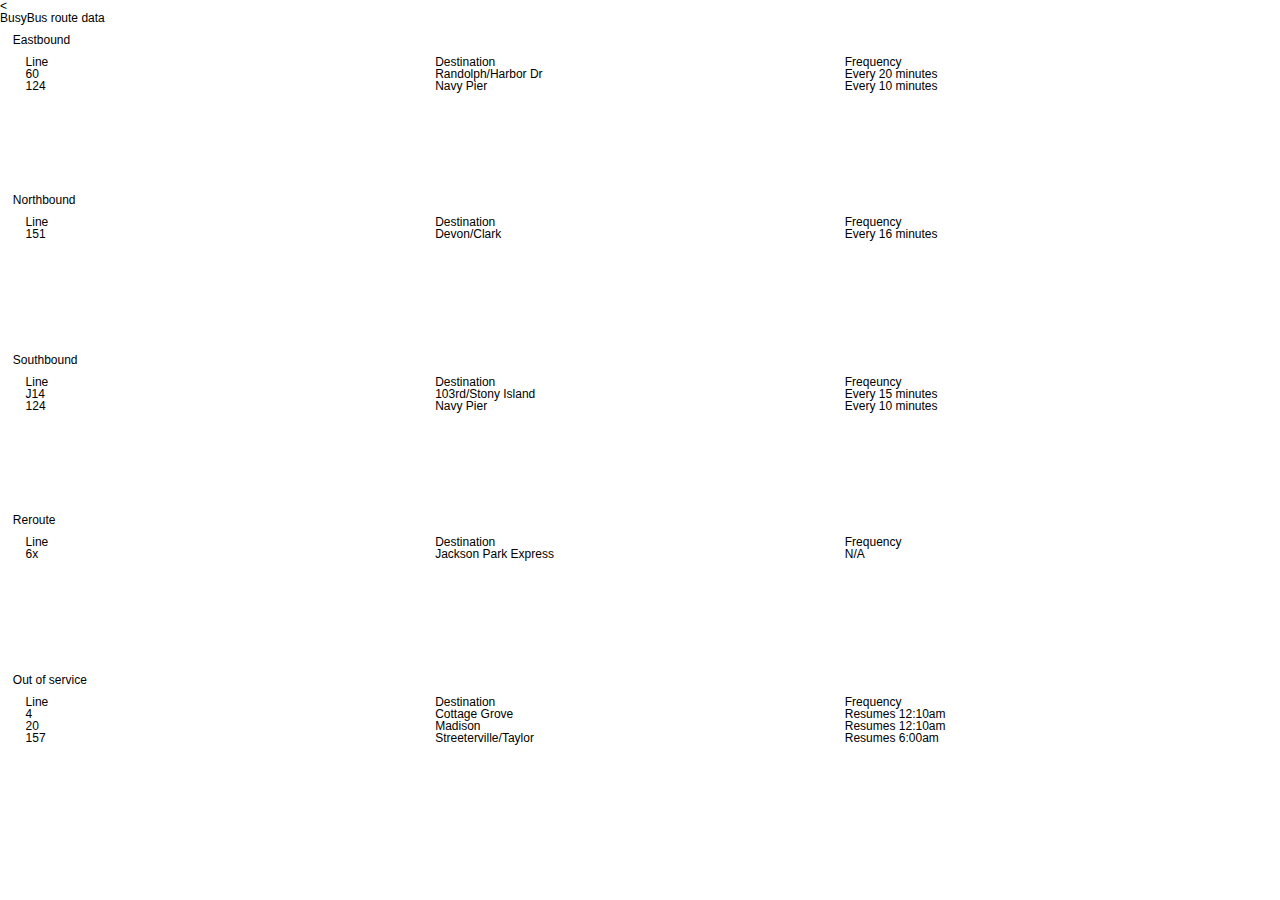
==== index.html @ 2af047ef "edited" ====
<<!DOCTYPE html>
<html lang="en" dir="ltr">
  <head>
    <meta charset="utf-8">
    <title>BusyBus Route Data</title>
    <link rel="stylesheet" href="css/reset.css">
    <link rel="stylesheet" href="css/style.css">
    <meta name="viewport" content="width=device-width, initial-scale=1">
  </head>

  <body>
    <h1>BusyBus route data</h1>

    <div class="eastbound">
      <p>Eastbound</p>
      <div class="lines">Line
        <p>60</p>
        <p>124</p>
      </div>
      <div class="destination">Destination
        <p>Randolph/Harbor Dr</p>
        <p>Navy Pier</p>
      </div>
      <div class="frequency">Frequency
        <p>Every 20 minutes</p>
        <p>Every 10 minutes</p>
      </div>
    </div>

      <div class="northbound">
        <p>Northbound</p>
        <div class="lines">Line
          <p>151</p>
        </div>
        <div class="destination">Destination
          <p>Devon/Clark</p>
        </div>
        <div class="frequency">Frequency
          <p>Every 16 minutes</p>
        </div>
      </div>

      <div class="southbound">
        <p>Southbound</p>
        <div class="lines">Line
          <p>J14</p>
          <p>124</p>
        </div>
        <div class="destination">Destination
          <p>103rd/Stony Island</p>
          <p>Navy Pier</p>
        </div>
        <div class="frequency">Freqeuncy
          <p>Every 15 minutes</p>
          <p>Every 10 minutes</p>
        </div>
      </div>

      <div class="reroute">
        <p>Reroute</p>
        <div class="lines">Line
          <p>6x</p>
        </div>
        <div class="destination">Destination
          <p>Jackson Park Express</p>
        </div>
        <div class="frequency">Frequency
          <p>N/A</p>
        </div>
      </div>

      <div class="out of service">
        <p>Out of service</p>
        <div class="lines">Line
          <p>4</p>
          <p>20</p>
          <p>157</p>
        </div>
        <div class="destination">Destination
          <p>Cottage Grove</p>
          <p>Madison</p>
          <p>Streeterville/Taylor</p>
        </div>
        <div class="frequency">Frequency
          <p>Resumes 12:10am</p>
          <p>Resumes 12:10am</p>
          <p>Resumes 6:00am</p>
        </div>
      </div>

  </body>

</html>
---- css/style.css ----
*, *:before, *:after {
  box-sizing: border-box;
}

body {
  background-color: #fff;
  color: black;
  font: Helvetica;
  font-family: sans-serif;
  font-size: 12px;
  width: 100%;
}

.lines {
  display: inline;
  vertical-align: top;
  width: 30%
}

.destination {
  display: inline;
  vertical-align: top;
  width: 30%
}

.frequency {
  display: inline;
  vertical-align: top;
  width: 30%
}

div {
  display: inline;
  float: left;
  margin: 10px 1% 0 1%;
  height: 150px;
  width: 100%;
}
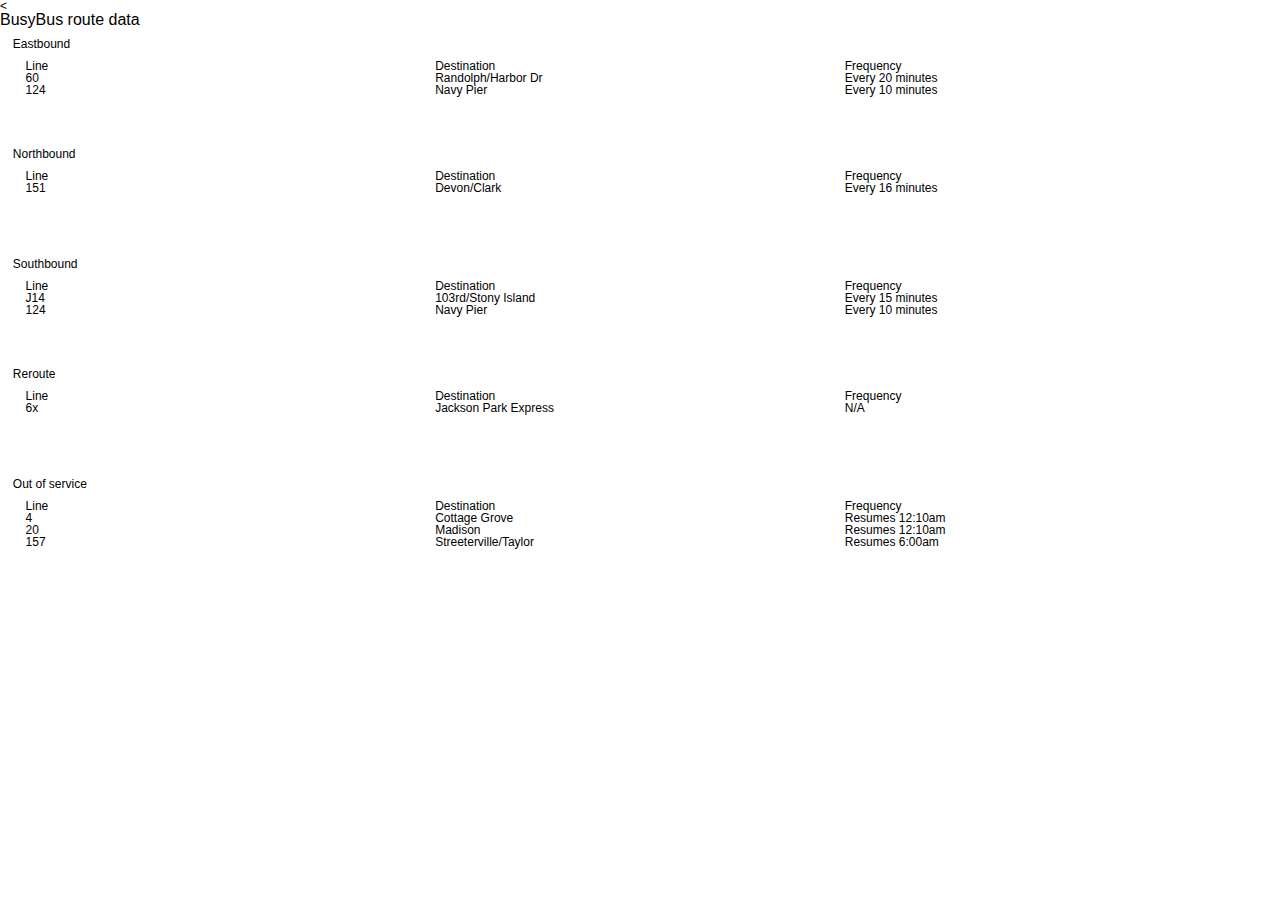
==== commit 157c0227: "edited" ====
--- a/index.html
+++ b/index.html
@@ -50,7 +50,7 @@
           <p>103rd/Stony Island</p>
           <p>Navy Pier</p>
         </div>
-        <div class="frequency">Freqeuncy
+        <div class="frequency">Frequency
           <p>Every 15 minutes</p>
           <p>Every 10 minutes</p>
         </div>
--- a/css/style.css
+++ b/css/style.css
@@ -1,5 +1,9 @@
 *, *:before, *:after {
   box-sizing: border-box;
+}
+
+h1 {
+  font-size: 16px;
 }
 
 body {
@@ -14,25 +18,25 @@
 .lines {
   display: inline;
   vertical-align: top;
-  width: 30%
+  width: 30%;
 }
 
 .destination {
   display: inline;
   vertical-align: top;
-  width: 30%
+  width: 30%;
 }
 
 .frequency {
   display: inline;
   vertical-align: top;
-  width: 30%
+  width: 30%;
 }
 
 div {
   display: inline;
   float: left;
   margin: 10px 1% 0 1%;
-  height: 150px;
+  height: 100px;
   width: 100%;
 }
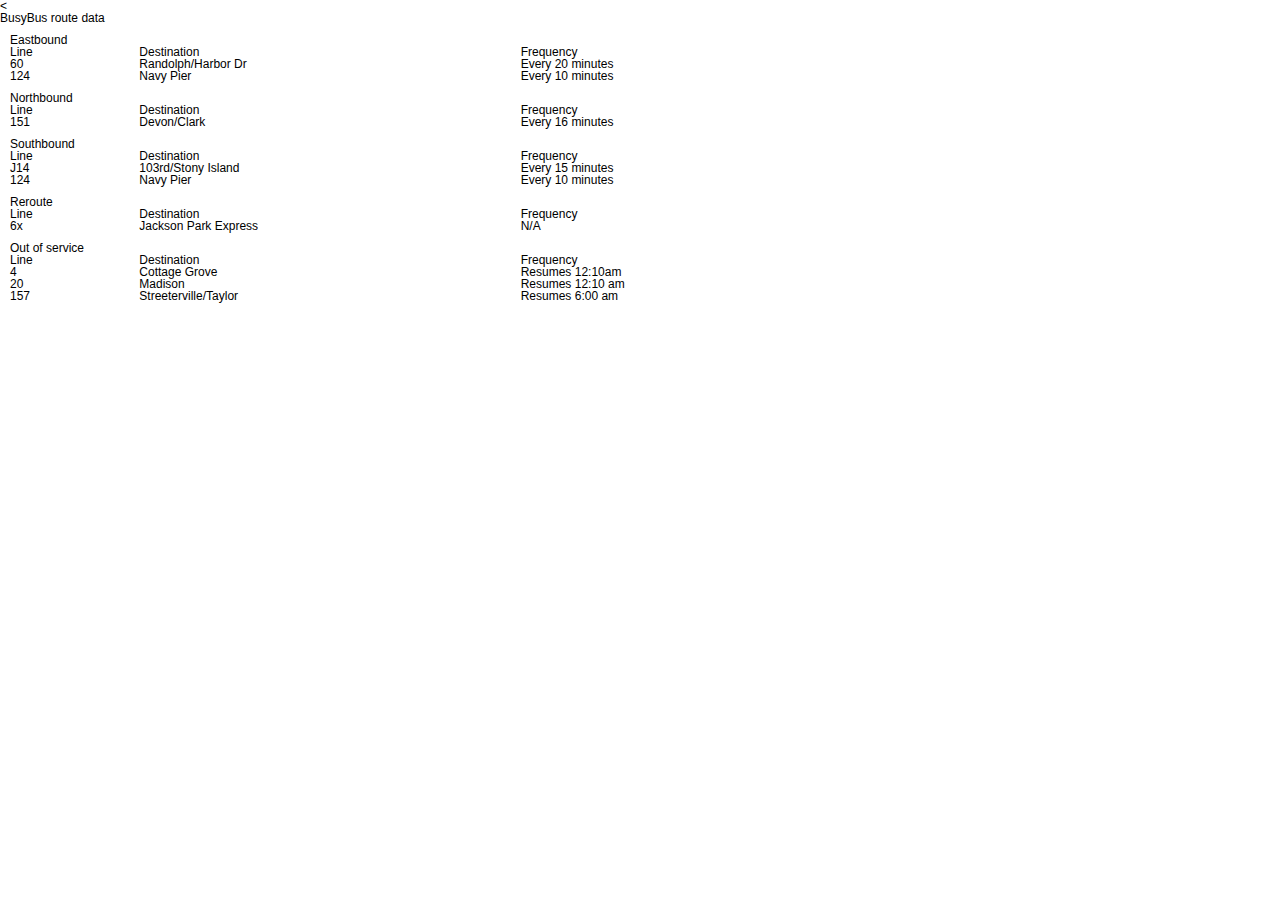
==== commit e639e4c4: "edited" ====
--- a/index.html
+++ b/index.html
@@ -9,84 +9,125 @@
   </head>
 
   <body>
-    <h1>BusyBus route data</h1>
+    <ul class="busybusroutedata">BusyBus route data
 
-    <div class="eastbound">
-      <p>Eastbound</p>
-      <div class="lines">Line
-        <p>60</p>
-        <p>124</p>
-      </div>
-      <div class="destination">Destination
-        <p>Randolph/Harbor Dr</p>
-        <p>Navy Pier</p>
-      </div>
-      <div class="frequency">Frequency
-        <p>Every 20 minutes</p>
-        <p>Every 10 minutes</p>
-      </div>
-    </div>
+      <li class="Route">
+        <h2>Eastbound</h2>
+        <ul class="route-info">
+          <li class="lines">Line
+            <ul class="line-info"
+              <li class=line-number">60</li>
+              <li class="line-number">124</li>
+            </ul>
+          </li>
+          <li class="destination">Destination
+            <ul class="destination-info"
+              <li class="destination-name">Randolph/Harbor Dr</li>
+              <li class="destination-name">Navy Pier</li>
+            </ul>
+          </li>
+          <li class="frequency">Frequency
+            <ul class="frequency-info"
+              <li class="frequency-number">Every 20 minutes</li>
+              <li class="frequency-number">Every 10 minutes</li>
+            </ul>
+          </li>
+        </ul>
+      </li>
 
-      <div class="northbound">
-        <p>Northbound</p>
-        <div class="lines">Line
-          <p>151</p>
-        </div>
-        <div class="destination">Destination
-          <p>Devon/Clark</p>
-        </div>
-        <div class="frequency">Frequency
-          <p>Every 16 minutes</p>
-        </div>
-      </div>
+      <li class="Route">
+        <h2>Northbound</h2>
+        <ul class="route-info">
+          <li class="lines">Line
+            <ul class="line info"
+              <li class=line-number">151</li>
+            </ul>
+          </li>
+          <li class="destination">Destination
+            <ul class="destination-info"
+              <li class="destination-name">Devon/Clark</li>
+            </ul>
+          </li>
+          <li class="frequency">Frequency
+            <ul class="freqeuncy-info">
+              <li class="frequency-number">Every 16 minutes</li>
+            </ul>
+          </li>
+        </ul>
+      </li>
 
-      <div class="southbound">
-        <p>Southbound</p>
-        <div class="lines">Line
-          <p>J14</p>
-          <p>124</p>
-        </div>
-        <div class="destination">Destination
-          <p>103rd/Stony Island</p>
-          <p>Navy Pier</p>
-        </div>
-        <div class="frequency">Frequency
-          <p>Every 15 minutes</p>
-          <p>Every 10 minutes</p>
-        </div>
-      </div>
 
-      <div class="reroute">
-        <p>Reroute</p>
-        <div class="lines">Line
-          <p>6x</p>
-        </div>
-        <div class="destination">Destination
-          <p>Jackson Park Express</p>
-        </div>
-        <div class="frequency">Frequency
-          <p>N/A</p>
-        </div>
-      </div>
+      <li class="Route">
+        <h2>Southbound</h2>
+        <ul class="route-info">
+          <li class="lines">Line
+            <ul class="line-info"
+              <li class="line-number">J14</li>
+              <li class="line-numner">124</li>
+            </ul>
+          </li>
+          <li class="destination">Destination
+            <ul class="destination-info">
+              <li class="destination-name">103rd/Stony Island</li>
+              <li class="destination-name">Navy Pier</li>
+            </ul>
+          </li>
+          <li class="frequency">Frequency
+            <ul class="frequency-info">
+              <li class="frequency-number">Every 15 minutes</li>
+              <li class=frequency-number">Every 10 minutes</li>
+            </ul>
+          </li>
+        </ul>
+      </li>
 
-      <div class="out of service">
-        <p>Out of service</p>
-        <div class="lines">Line
-          <p>4</p>
-          <p>20</p>
-          <p>157</p>
-        </div>
-        <div class="destination">Destination
-          <p>Cottage Grove</p>
-          <p>Madison</p>
-          <p>Streeterville/Taylor</p>
-        </div>
-        <div class="frequency">Frequency
-          <p>Resumes 12:10am</p>
-          <p>Resumes 12:10am</p>
-          <p>Resumes 6:00am</p>
-        </div>
-      </div>
+      <li class="Route">
+        <h2>Reroute</h2>
+        <ul class="route-info">
+          <li class="lines">Line
+            <ul class="line-info"
+              <li class=line-number">6x</li>
+            </ul>
+          </li>
+          <li class="destination">Destination
+            <ul class="destination-info">
+              <li class="destination-name">Jackson Park Express</li>
+            </ul>
+          </li>
+          <li class="frequency">Frequency
+            <ul class="frequency-info"
+              <li class="frequency-number">N/A</li>
+            </ul>
+          </li>
+        </ul>
+      </li>
+
+      <li class="Route">
+        <h2>Out of service</h2>
+        <ul class="route-info">
+          <li class="lines">Line
+            <ul class="line-info"
+              <li class=line-number">4</li>
+              <li class=line-number">20</li>
+              <li class=line-number">157</li>
+            </ul>
+          </li>
+          <li class="destination">Destination
+            <ul class="destination-info"
+              <li class="destination-name">Cottage Grove</li>
+              <li class="destination-name">Madison</li>
+              <li class="destination-name">Streeterville/Taylor</li>
+            </ul>
+          </li>
+          <li class="frequency">Frequency
+            <ul class="frequency-info">
+              <li class="frequency-number">Resumes 12:10am</li>
+              <li class="frequency-number">Resumes 12:10 am</li>
+              <li class="frequency-number">Resumes 6:00 am</li>
+            </ul>
+          </li>
+        </ul>
+      </li>
 
   </body>
 
--- a/css/style.css
+++ b/css/style.css
@@ -3,7 +3,7 @@
 }
 
 h1 {
-  font-size: 16px;
+  font-size: 20px;
 }
 
 body {
@@ -16,27 +16,21 @@
 }
 
 .lines {
-  display: inline;
-  vertical-align: top;
+  display: inline-block;
+  width: 10%;
+}
+
+.destination {
+  display: inline-block;
+  width: 30%
+}
+
+.frequency {
+  display:inline-block;
   width: 30%;
 }
 
-.destination {
-  display: inline;
-  vertical-align: top;
-  width: 30%;
+.Route {
+  display: block;
+  margin: 10px;
 }
-
-.frequency {
-  display: inline;
-  vertical-align: top;
-  width: 30%;
-}
-
-div {
-  display: inline;
-  float: left;
-  margin: 10px 1% 0 1%;
-  height: 100px;
-  width: 100%;
-}
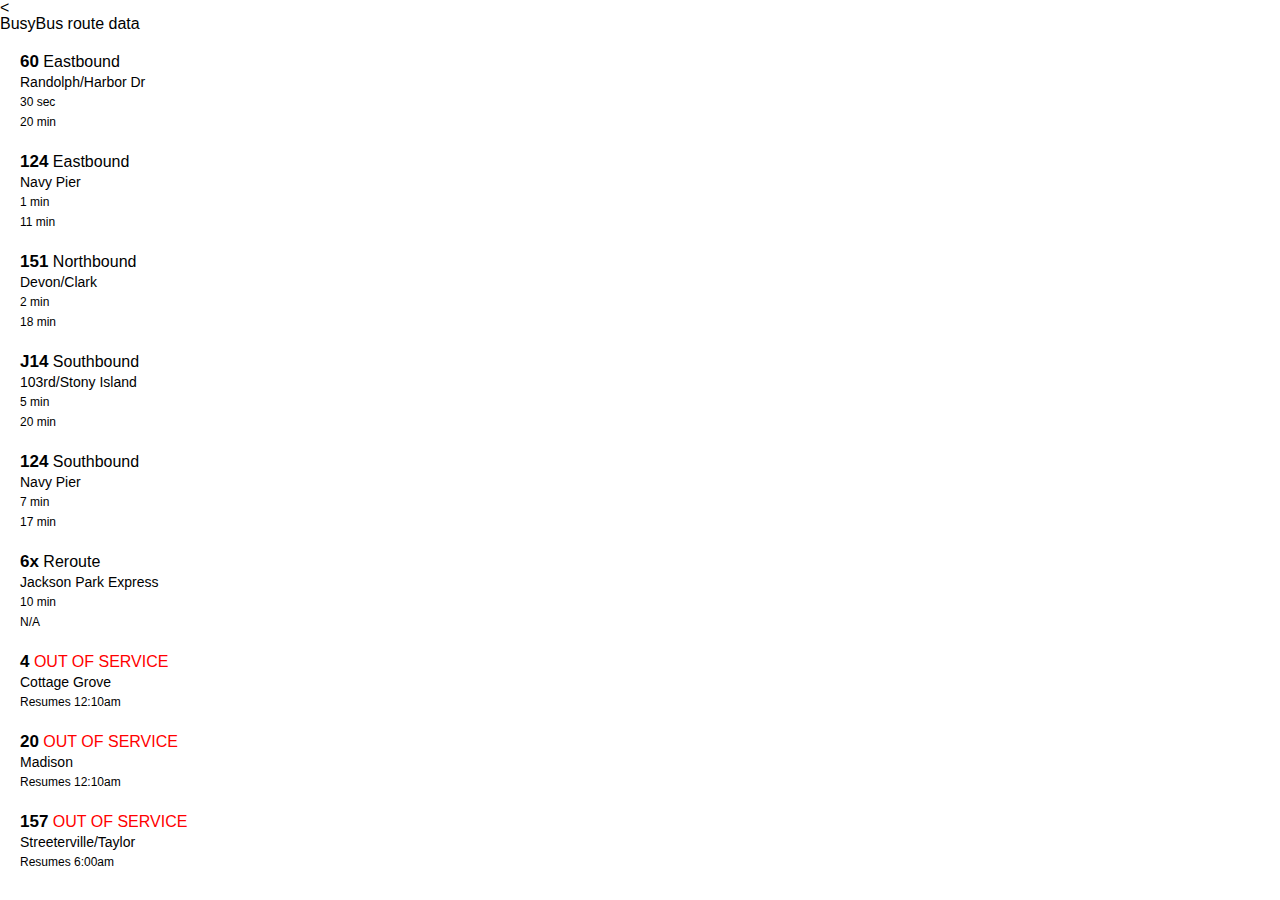
==== commit 998d1d03: "edited" ====
--- a/index.html
+++ b/index.html
@@ -11,124 +11,63 @@
   <body>
     <ul class="busybusroutedata">BusyBus route data
 
-      <li class="Route">
-        <h2>Eastbound</h2>
-        <ul class="route-info">
-          <li class="lines">Line
-            <ul class="line-info"
-              <li class=line-number">60</li>
-              <li class="line-number">124</li>
-            </ul>
-          </li>
-          <li class="destination">Destination
-            <ul class="destination-info"
-              <li class="destination-name">Randolph/Harbor Dr</li>
-              <li class="destination-name">Navy Pier</li>
-            </ul>
-          </li>
-          <li class="frequency">Frequency
-            <ul class="frequency-info"
-              <li class="frequency-number">Every 20 minutes</li>
-              <li class="frequency-number">Every 10 minutes</li>
-            </ul>
-          </li>
-        </ul>
+      <li class="route">
+        <h2><span class="bold">60</span> Eastbound</h2>
+        <h3>Randolph/Harbor Dr</h3>
+        <h4>30 sec</h4>
+        <h4>20 min</h4>
       </li>
 
-      <li class="Route">
-        <h2>Northbound</h2>
-        <ul class="route-info">
-          <li class="lines">Line
-            <ul class="line info"
-              <li class=line-number">151</li>
-            </ul>
-          </li>
-          <li class="destination">Destination
-            <ul class="destination-info"
-              <li class="destination-name">Devon/Clark</li>
-            </ul>
-          </li>
-          <li class="frequency">Frequency
-            <ul class="freqeuncy-info">
-              <li class="frequency-number">Every 16 minutes</li>
-            </ul>
-          </li>
-        </ul>
+      <li class="route">
+        <h2><span class="bold">124</span> Eastbound</h2>
+        <h3>Navy Pier</h3>
+        <h4>1 min</h4>
+        <h4>11 min</h4>
       </li>
 
-
-      <li class="Route">
-        <h2>Southbound</h2>
-        <ul class="route-info">
-          <li class="lines">Line
-            <ul class="line-info"
-              <li class="line-number">J14</li>
-              <li class="line-numner">124</li>
-            </ul>
-          </li>
-          <li class="destination">Destination
-            <ul class="destination-info">
-              <li class="destination-name">103rd/Stony Island</li>
-              <li class="destination-name">Navy Pier</li>
-            </ul>
-          </li>
-          <li class="frequency">Frequency
-            <ul class="frequency-info">
-              <li class="frequency-number">Every 15 minutes</li>
-              <li class=frequency-number">Every 10 minutes</li>
-            </ul>
-          </li>
-        </ul>
+      <li class="route">
+        <h2><span class="bold">151</span> Northbound</h2>
+        <h3>Devon/Clark</h3>
+        <h4>2 min</h4>
+        <h4>18 min</h4>
       </li>
 
-      <li class="Route">
-        <h2>Reroute</h2>
-        <ul class="route-info">
-          <li class="lines">Line
-            <ul class="line-info"
-              <li class=line-number">6x</li>
-            </ul>
-          </li>
-          <li class="destination">Destination
-            <ul class="destination-info">
-              <li class="destination-name">Jackson Park Express</li>
-            </ul>
-          </li>
-          <li class="frequency">Frequency
-            <ul class="frequency-info"
-              <li class="frequency-number">N/A</li>
-            </ul>
-          </li>
-        </ul>
+      <li class="route">
+        <h2><span class="bold">J14</span> Southbound</h2>
+        <h3>103rd/Stony Island</h3>
+        <h4>5 min</h4>
+        <h4>20 min</h4>
       </li>
 
-      <li class="Route">
-        <h2>Out of service</h2>
-        <ul class="route-info">
-          <li class="lines">Line
-            <ul class="line-info"
-              <li class=line-number">4</li>
-              <li class=line-number">20</li>
-              <li class=line-number">157</li>
-            </ul>
-          </li>
-          <li class="destination">Destination
-            <ul class="destination-info"
-              <li class="destination-name">Cottage Grove</li>
-              <li class="destination-name">Madison</li>
-              <li class="destination-name">Streeterville/Taylor</li>
-            </ul>
-          </li>
-          <li class="frequency">Frequency
-            <ul class="frequency-info">
-              <li class="frequency-number">Resumes 12:10am</li>
-              <li class="frequency-number">Resumes 12:10 am</li>
-              <li class="frequency-number">Resumes 6:00 am</li>
-            </ul>
-          </li>
-        </ul>
+      <li class="route">
+        <h2><span class="bold">124</span> Southbound</h2>
+        <h3>Navy Pier</h3>
+        <h4>7 min</h4>
+        <h4>17 min</h4>
       </li>
 
-  </body>
+      <li class="route">
+        <h2><span class="bold">6x</span> Reroute</h2>
+        <h3>Jackson Park Express</h3>
+        <h4>10 min</h4>
+        <h4>N/A</h4>
+      </li>
 
-</html>
+      <li class="route">
+        <h2><span class="bold">4</span><span class="red"> OUT OF SERVICE</span></h2>
+        <h3>Cottage Grove</h3>
+        <h4>Resumes 12:10am</h4>
+      </li>
+
+      <li class="route">
+        <h2><span class="bold">20</span><span class="red"> OUT OF SERVICE</span><h2>
+        <h3>Madison</h3>
+        <h4>Resumes 12:10am</h4>
+      </li>
+
+      <li class="route">
+        <h2><span class="bold">157</span><span class="red"> OUT OF SERVICE</span><h2>
+        <h3>Streeterville/Taylor<h3>
+        <h4>Resumes 6:00am</h4>
+      </li>
+    </ul>
--- a/css/style.css
+++ b/css/style.css
@@ -2,35 +2,39 @@
   box-sizing: border-box;
 }
 
-h1 {
-  font-size: 20px;
-}
-
 body {
   background-color: #fff;
-  color: black;
-  font: Helvetica;
+  font: SF Pro display;
   font-family: sans-serif;
-  font-size: 12px;
   width: 100%;
 }
 
-.lines {
-  display: inline-block;
-  width: 10%;
+h2 {
+  font-size: 16px;
 }
 
-.destination {
-  display: inline-block;
-  width: 30%
+h3 {
+  font-size: 14px;
 }
 
-.frequency {
-  display:inline-block;
-  width: 30%;
+h4 {
+  font-size: 12px;
 }
 
-.Route {
-  display: block;
-  margin: 10px;
+.bold {
+  font-weight: bold;
+  font-size: 17px;
 }
+
+.red {
+  color: red;
+}
+
+.route {
+  width: 100%;
+  margin:20px;
+  font-style: normal;
+  line-height: 20px;
+  text-align: left;
+  color: #000;
+}
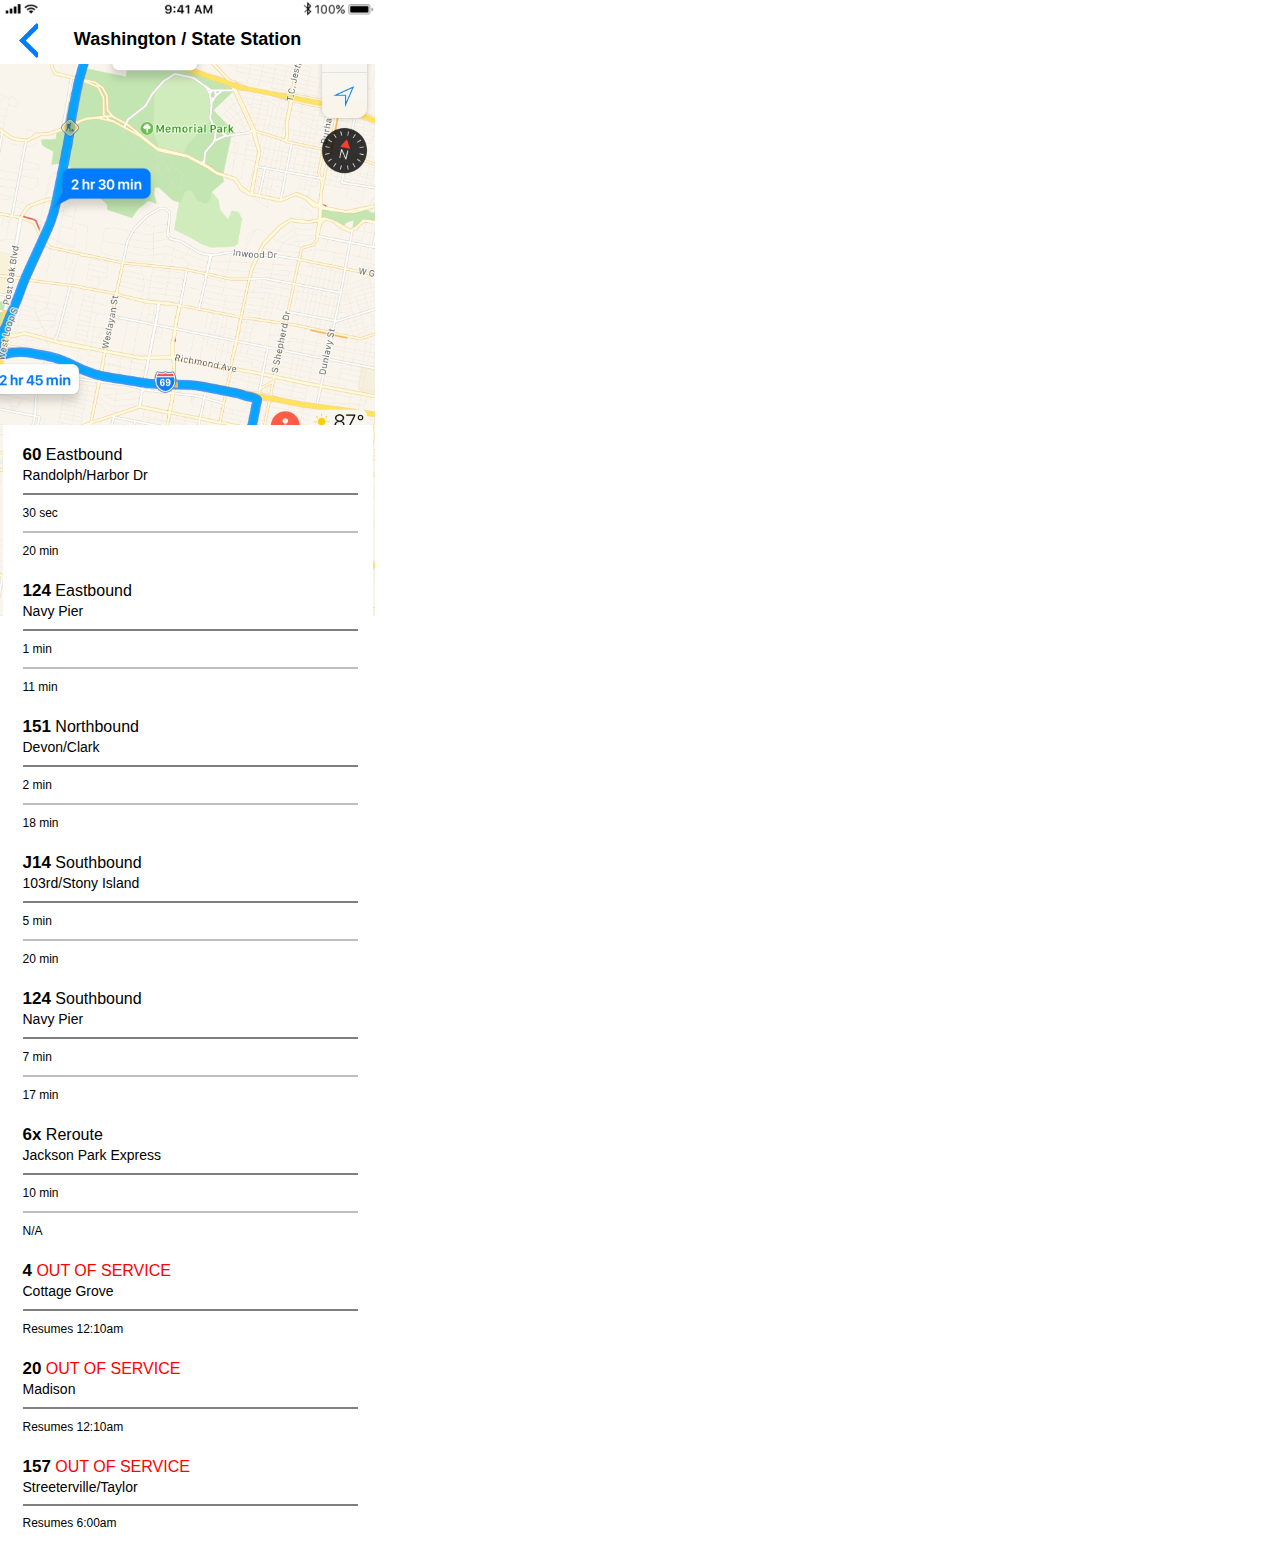
==== commit 85201d7f: "edits" ====
--- a/index.html
+++ b/index.html
@@ -9,65 +9,91 @@
   </head>
 
   <body>
-    <ul class="busybusroutedata">BusyBus route data
+
+    <nav>
+      <div class="status-bar"></div>
+      <div class="station">
+        <h1>Washington / State Station</h1>
+      </div>
+      <div class="arrow"></div>
+    </nav>
+
+    <div class="map"></div>
+    <ul class="busybusroutedata">
+
 
       <li class="route">
         <h2><span class="bold">60</span> Eastbound</h2>
         <h3>Randolph/Harbor Dr</h3>
+        <hr class="thick">
         <h4>30 sec</h4>
+        <hr class="thin">
         <h4>20 min</h4>
       </li>
 
       <li class="route">
         <h2><span class="bold">124</span> Eastbound</h2>
         <h3>Navy Pier</h3>
+        <hr class="thick">
         <h4>1 min</h4>
+        <hr class="thin">
         <h4>11 min</h4>
       </li>
 
       <li class="route">
         <h2><span class="bold">151</span> Northbound</h2>
         <h3>Devon/Clark</h3>
+        <hr class="thick">
         <h4>2 min</h4>
+        <hr class="thin">
         <h4>18 min</h4>
       </li>
 
       <li class="route">
         <h2><span class="bold">J14</span> Southbound</h2>
         <h3>103rd/Stony Island</h3>
+        <hr class="thick">
         <h4>5 min</h4>
+        <hr class="thin">
         <h4>20 min</h4>
       </li>
 
       <li class="route">
         <h2><span class="bold">124</span> Southbound</h2>
         <h3>Navy Pier</h3>
+        <hr class="thick">
         <h4>7 min</h4>
+        <hr class="thin">
         <h4>17 min</h4>
       </li>
 
       <li class="route">
         <h2><span class="bold">6x</span> Reroute</h2>
         <h3>Jackson Park Express</h3>
+        <hr class="thick">
         <h4>10 min</h4>
+        <hr class="thin">
         <h4>N/A</h4>
       </li>
 
       <li class="route">
         <h2><span class="bold">4</span><span class="red"> OUT OF SERVICE</span></h2>
         <h3>Cottage Grove</h3>
+        <hr class="thick">
         <h4>Resumes 12:10am</h4>
       </li>
 
       <li class="route">
         <h2><span class="bold">20</span><span class="red"> OUT OF SERVICE</span><h2>
         <h3>Madison</h3>
+        <hr class="thick">
         <h4>Resumes 12:10am</h4>
       </li>
 
       <li class="route">
         <h2><span class="bold">157</span><span class="red"> OUT OF SERVICE</span><h2>
         <h3>Streeterville/Taylor<h3>
+        <hr class="thick">
         <h4>Resumes 6:00am</h4>
       </li>
     </ul>
--- a/css/style.css
+++ b/css/style.css
@@ -1,12 +1,65 @@
 *, *:before, *:after {
   box-sizing: border-box;
+}
+
+nav {
+  position: absolute;
+  width: 375px;
+  height: 64px;
+  left: 0px;
+  top: 0px;
+  box-sizing: border-box;
+  background-color: #FFFFFF;
 }
 
 body {
   background-color: #fff;
   font: SF Pro display;
   font-family: sans-serif;
+  width: 375px;
+  top: 60%;
+  height:667px;
+}
+
+.status-bar {
+  position: absolute;
   width: 100%;
+  height: 20px;
+  top: 0%;
+  background: url(../images/status-bar.png);
+  background-size: contain;
+}
+
+.arrow {
+  position: absolute;
+  left: 5%;
+  right: 90%;
+  padding-top: 35px;
+  bottom: 10%;
+  height: 3px;
+  background: url(../images/arrow.png);
+  background-size: cover;
+}
+
+/* Map */
+.map {
+  background-position: relative;
+  width: 100%;
+  height: 600px;
+  left: 1px;
+  top: -13px;
+  background: url(../images/map.jpg);
+  background-size: contain;
+}
+
+.station {
+  text-align: center;
+  padding-top: 30px;
+}
+
+h1 {
+  font-size: 18px;
+  font-weight: bold;
 }
 
 h2 {
@@ -31,10 +84,32 @@
 }
 
 .route {
-  width: 100%;
-  margin:20px;
+  width: 92%;
+  margin: 20px;
   font-style: normal;
   line-height: 20px;
   text-align: left;
   color: #000;
 }
+
+.busybusroutedata {
+  position: absolute;
+  top: 425px;
+  background-color: #FFF;
+  left:2.5px;
+  width: 370px;
+}
+
+.thick {
+  width: 335px;
+  height: 0;
+  float: left;
+  border: 0.5px solid rgba(0,0,0,0.5);
+}
+
+.thin {
+  width: 335px;
+  height: 0;
+  float: left;
+  border: 0.5px solid rgba(0,0,0,0.25);
+}
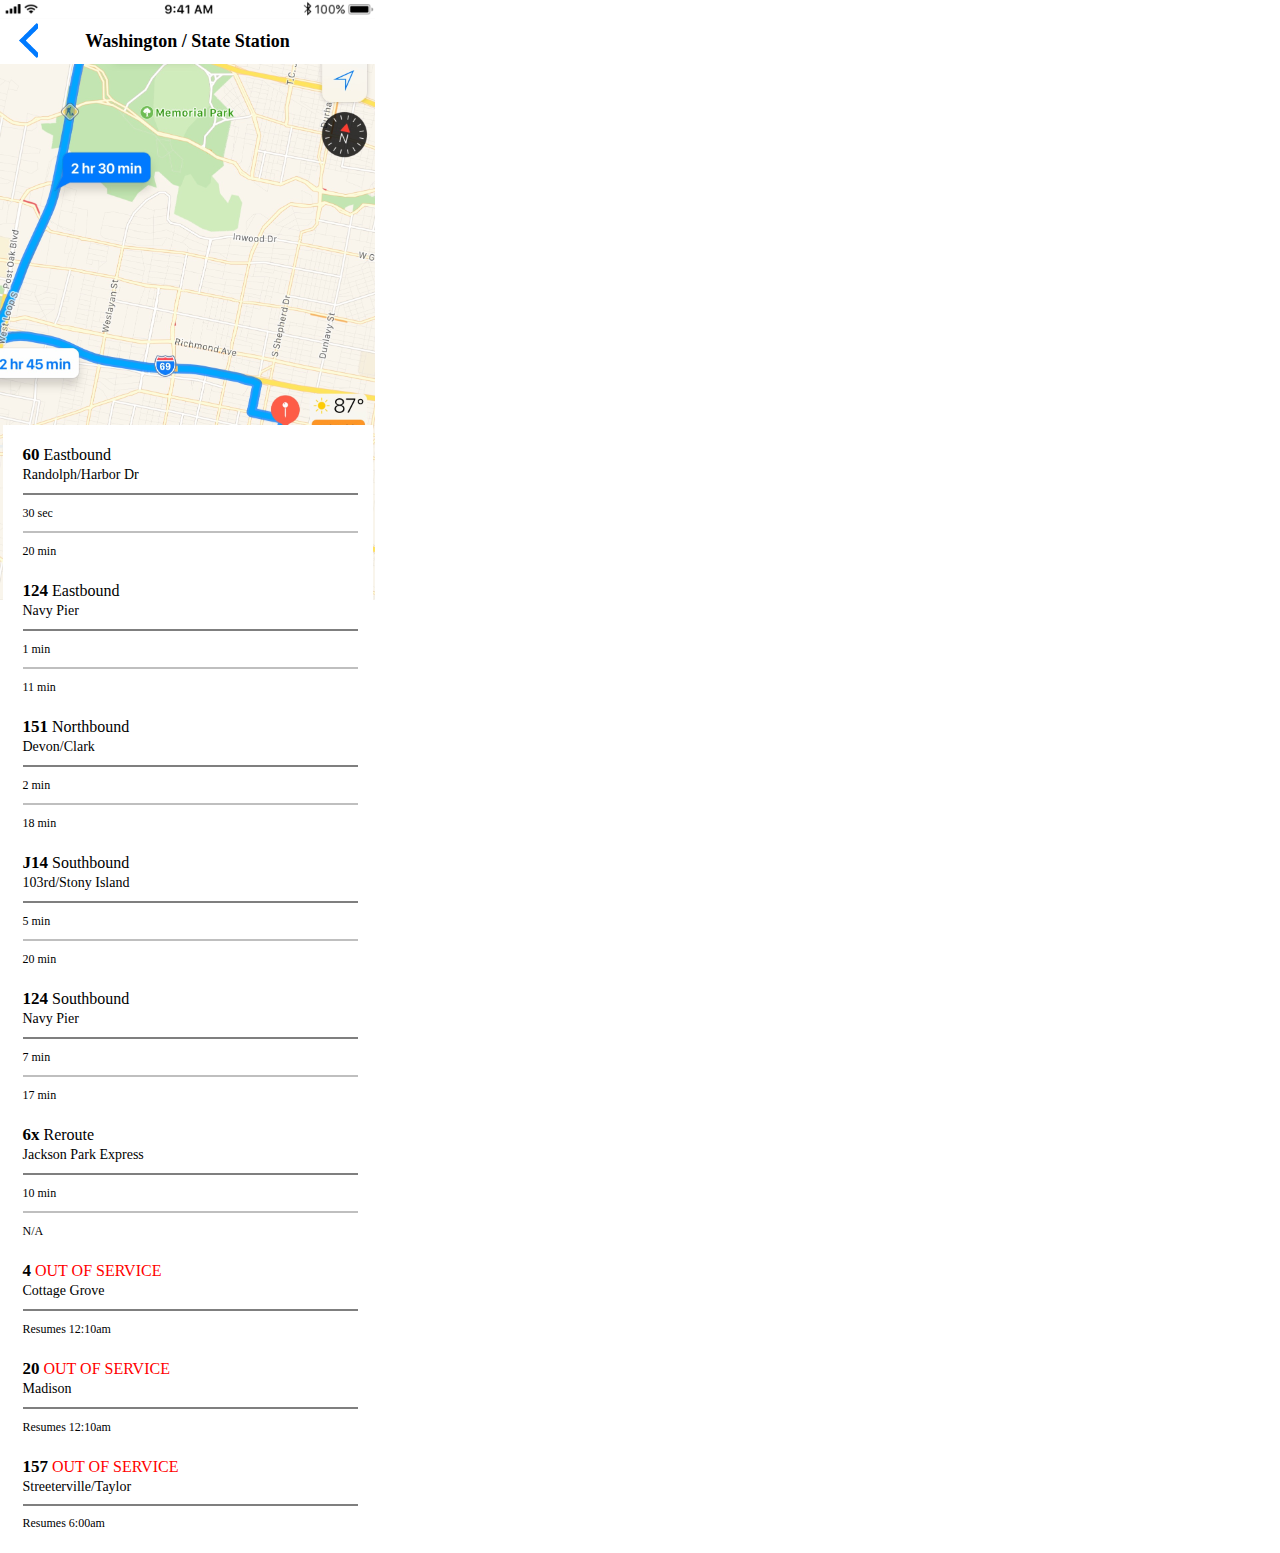
==== commit 95e3e6b4: "edited" ====
--- a/index.html
+++ b/index.html
@@ -1,4 +1,4 @@
-<<!DOCTYPE html>
+<!DOCTYPE html>
 <html lang="en" dir="ltr">
   <head>
     <meta charset="utf-8">
@@ -19,6 +19,7 @@
     </nav>
 
     <div class="map"></div>
+
     <ul class="busybusroutedata">
 
 
--- a/css/style.css
+++ b/css/style.css
@@ -7,7 +7,6 @@
   width: 375px;
   height: 64px;
   left: 0px;
-  top: 0px;
   box-sizing: border-box;
   background-color: #FFFFFF;
 }
@@ -15,14 +14,13 @@
 body {
   background-color: #fff;
   font: SF Pro display;
-  font-family: sans-serif;
   width: 375px;
   top: 60%;
   height:667px;
 }
 
 .status-bar {
-  position: absolute;
+  position: inline-block;
   width: 100%;
   height: 20px;
   top: 0%;
@@ -36,7 +34,7 @@
   right: 90%;
   padding-top: 35px;
   bottom: 10%;
-  height: 3px;
+  height: 5px;
   background: url(../images/arrow.png);
   background-size: cover;
 }
@@ -54,7 +52,7 @@
 
 .station {
   text-align: center;
-  padding-top: 30px;
+  padding-top: 12px;
 }
 
 h1 {
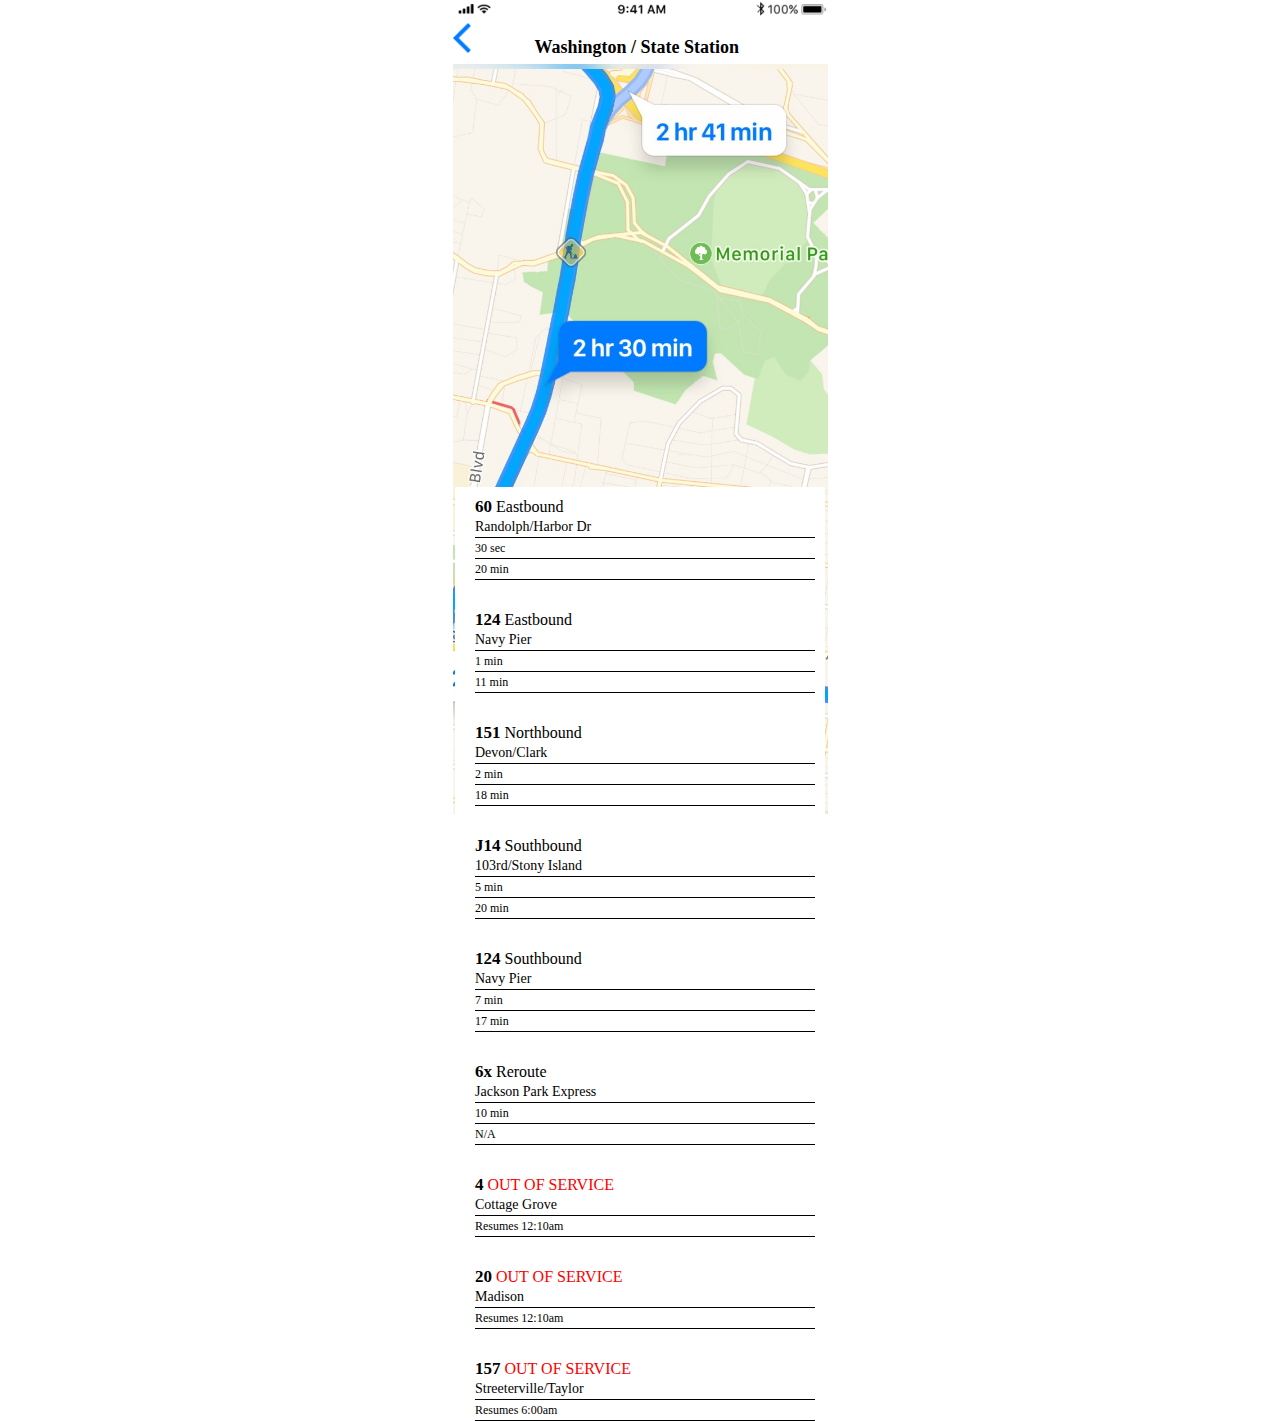
==== commit 002ecb08: "edited" ====
--- a/index.html
+++ b/index.html
@@ -12,10 +12,8 @@
 
     <nav>
       <div class="status-bar"></div>
-      <div class="station">
-        <h1>Washington / State Station</h1>
-      </div>
       <div class="arrow"></div>
+      <h1>Washington / State Station</h1>
     </nav>
 
     <div class="map"></div>
@@ -26,75 +24,61 @@
       <li class="route">
         <h2><span class="bold">60</span> Eastbound</h2>
         <h3>Randolph/Harbor Dr</h3>
-        <hr class="thick">
         <h4>30 sec</h4>
-        <hr class="thin">
         <h4>20 min</h4>
       </li>
 
       <li class="route">
         <h2><span class="bold">124</span> Eastbound</h2>
         <h3>Navy Pier</h3>
-        <hr class="thick">
         <h4>1 min</h4>
-        <hr class="thin">
         <h4>11 min</h4>
       </li>
 
       <li class="route">
         <h2><span class="bold">151</span> Northbound</h2>
         <h3>Devon/Clark</h3>
-        <hr class="thick">
         <h4>2 min</h4>
-        <hr class="thin">
         <h4>18 min</h4>
       </li>
 
       <li class="route">
         <h2><span class="bold">J14</span> Southbound</h2>
         <h3>103rd/Stony Island</h3>
-        <hr class="thick">
         <h4>5 min</h4>
-        <hr class="thin">
         <h4>20 min</h4>
       </li>
 
       <li class="route">
         <h2><span class="bold">124</span> Southbound</h2>
-        <h3>Navy Pier</h3>
-        <hr class="thick">
+        <h3>Navy Pier</h3/>
         <h4>7 min</h4>
-        <hr class="thin">
         <h4>17 min</h4>
       </li>
 
       <li class="route">
         <h2><span class="bold">6x</span> Reroute</h2>
         <h3>Jackson Park Express</h3>
-        <hr class="thick">
         <h4>10 min</h4>
-        <hr class="thin">
         <h4>N/A</h4>
       </li>
 
       <li class="route">
         <h2><span class="bold">4</span><span class="red"> OUT OF SERVICE</span></h2>
         <h3>Cottage Grove</h3>
-        <hr class="thick">
+
         <h4>Resumes 12:10am</h4>
       </li>
 
       <li class="route">
-        <h2><span class="bold">20</span><span class="red"> OUT OF SERVICE</span><h2>
+        <h2><span class="bold">20</span><span class="red"> OUT OF SERVICE</span></h2>
         <h3>Madison</h3>
-        <hr class="thick">
         <h4>Resumes 12:10am</h4>
       </li>
 
       <li class="route">
-        <h2><span class="bold">157</span><span class="red"> OUT OF SERVICE</span><h2>
-        <h3>Streeterville/Taylor<h3>
-        <hr class="thick">
+        <h2><span class="bold">157</span><span class="red"> OUT OF SERVICE</span></h2>
+        <h3>Streeterville/Taylor</h3>
         <h4>Resumes 6:00am</h4>
       </li>
     </ul>
--- a/css/style.css
+++ b/css/style.css
@@ -3,7 +3,7 @@
 }
 
 nav {
-  position: absolute;
+  display: inline-block;
   width: 375px;
   height: 64px;
   left: 0px;
@@ -17,10 +17,11 @@
   width: 375px;
   top: 60%;
   height:667px;
+  margin: 0 auto;
 }
 
 .status-bar {
-  position: inline-block;
+  display: inline-block;
   width: 100%;
   height: 20px;
   top: 0%;
@@ -29,25 +30,26 @@
 }
 
 .arrow {
-  position: absolute;
+  display: inline-block;
   left: 5%;
   right: 90%;
-  padding-top: 35px;
+  padding-top: 30px;
   bottom: 10%;
   height: 5px;
+  width: 18px;
   background: url(../images/arrow.png);
   background-size: cover;
 }
 
 /* Map */
 .map {
-  background-position: relative;
+  display: inline-block;
   width: 100%;
-  height: 600px;
+  height: 750px;
   left: 1px;
   top: -13px;
   background: url(../images/map.jpg);
-  background-size: contain;
+  background-size: cover;
 }
 
 .station {
@@ -56,8 +58,10 @@
 }
 
 h1 {
+  display: inline-block;
   font-size: 18px;
   font-weight: bold;
+  padding-left: 60px;
 }
 
 h2 {
@@ -66,10 +70,12 @@
 
 h3 {
   font-size: 14px;
+  border-bottom: 1.25px solid black;
 }
 
 h4 {
   font-size: 12px;
+  border-bottom: 1px solid black;
 }
 
 .bold {
@@ -85,16 +91,17 @@
   width: 92%;
   margin: 20px;
   font-style: normal;
+  padding-top: 10px;
   line-height: 20px;
   text-align: left;
   color: #000;
 }
 
 .busybusroutedata {
-  position: absolute;
-  top: 425px;
+  position: relative;
+  top: -350px;
   background-color: #FFF;
-  left:2.5px;
+  left: 2.5px;
   width: 370px;
 }
 
